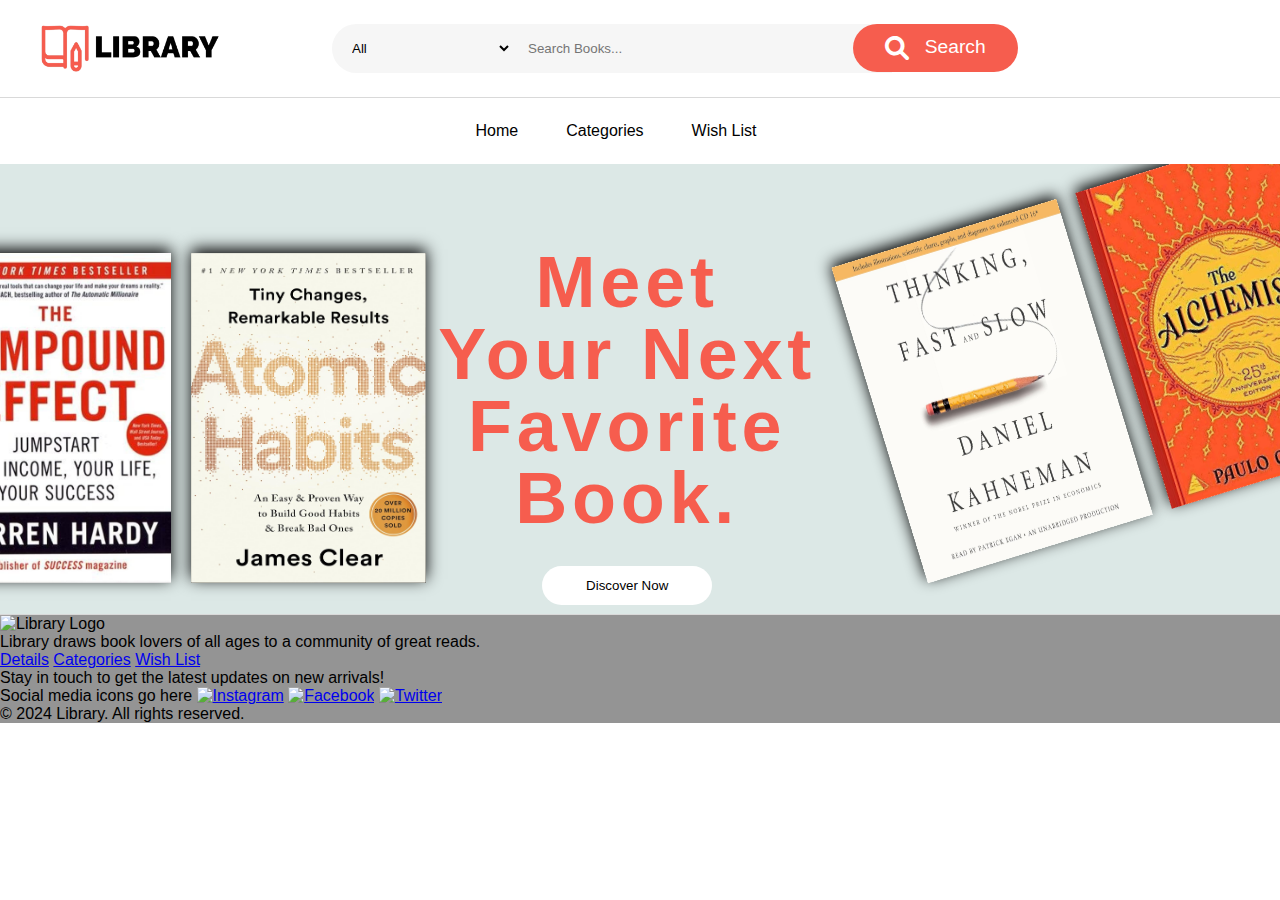
==== index.html @ f4448966 "V1" ====
<!DOCTYPE html>
<html lang="en">
<head>
    <meta charset="UTF-8">
    <meta name="viewport" content="width=device-width, initial-scale=1.0">
    <title>Library</title>
    <link rel="stylesheet" href="https://cdnjs.cloudflare.com/ajax/libs/font-awesome/6.0.0/css/all.min.css">
    <link rel="stylesheet" href="style.css">
</head>
<body>
    <!-- Header Section -->
    <header>
        <div class="navBar">
            <img src="images/logo.png" alt="Library Logo">
            <div class="search">
                <select>
                    <option value="all">All</option>
                    <option value="all">All</option>
                    <option value="all">All</option>
                    <option value="all">All</option>
                </select>
                <input type="text" placeholder="Search Books...">
                <button><i class="fa-solid fa-magnifying-glass"></i>Search</button>
            </div>
        </div>
        <nav>
            <ul>
                <li><a href="#">Home</a></li>
                <li><a href="#">Categories</a></li>
                <li><a href="#">Wish List</a></li>
            </ul>
        </nav>
    </header>
        


    <!-- Banner Section -->
    <section class="banner">
        <div class="booksLeft">
            <img src="images/The Compound Effect.jpg" alt="The Compound Effect">
            <img src="images/AtomicHabits.jpg" alt="Atomic Habits">
        </div>
        <div class="textBanner">
            <h2>Meet Your Next Favorite Book.</h2>
            <button>Discover Now</button>
        </div>
        <div class="booksRight">
            <img src="images/Thinking, Fast and Slow.jpg" alt="Thinking Fast and Slow">
            <img src="images/The Alchemist.jpg" alt="The Alchemist">
        </div>
    </section>

    <!-- Books Section -->
    <section class="books">
        <!-- Repeat for each book  -->
    </section>

    <!-- Footer Section -->
    <footer>
        <div class="footer-logo">
            <img src="logo.png" alt="Library Logo">
            <p>Library draws book lovers of all ages to a community of great reads.</p>
        </div>
        <div class="footer-menu">
            <a href="#">Details</a>
            <a href="#">Categories</a>
            <a href="#">Wish List</a>
        </div>
        <div class="footer-social">
            <p>Stay in touch to get the latest updates on new arrivals!</p>
            <div class="social-icons">
                Social media icons go here 
                <a href="#"><img src="instagram.png" alt="Instagram"></a>
                <a href="#"><img src="facebook.png" alt="Facebook"></a>
                <a href="#"><img src="twitter.png" alt="Twitter"></a>
            </div>
        </div>
        <p>&copy; 2024 Library. All rights reserved.</p>
    </footer>
</body>
</html>
---- style.css ----
:root {
    --primary: #F65D4E;    
    --secondary: #8b5cf6;  
    --background: #F6F6F6;
    --surface: #DCE8E6;
    --text-primary: #000000;
    --text-secondary: #949494;
    --border: #D9D9D9;
    /* --success: #10b981;
    --error: #ef4444;
    --alert: #a64343;
    
    --hover: #4f46e5;
    --gradient-start: #6366f1;
    --gradient-end: #8b5cf6; */
}
@import url('https://fonts.googleapis.com/css2?family=Raleway:ital,wght@0,100..900;1,100..900&family=Red+Hat+Text:ital,wght@0,300..700;1,300..700&display=swap');

*{
    margin: 0;
    padding: 0;
    box-sizing: border-box;
}
body{
    font-family: "Raleway", sans-serif;
    background-color: white;
}
/* Header styel */
header{
    display: flex;
    flex-direction: column;
    
}
.navBar{
    display: flex;
    padding: 1.5rem 2.5rem;
    border-bottom: 1px solid var(--border);
}
 img{
    width: 15%;
}
.search{
    display: flex;
    margin-left: 7rem;
    position: relative;
}
.search input, .search select{
    background-color: var(--background);
    padding: 1rem;
    border: none;
}
.search input{
    width: 380px;
}
.search select{
    width: 180px;
    border-radius: 25px 0 0 25px;
}

/* .search input::before{
    content:'|';
    position: absolute;
    background-color: red;
    width: 2px;
    height: 50px;
    left: 50px;
} */
.search button{
    display: flex;
    background-color: var(--primary);
    color: white;
    font-size: 1.2rem;
    border: none;
    border-radius:25px;
    padding: 0.75rem 2rem;
    position: absolute;
    left: 93%;
}
.search i{
    font-size: 1.5rem;
    margin-right: 1rem;
}
nav ul{
    display: flex;
    justify-content: center;
    padding: 1.5rem 2.5rem;
}

nav ul li{
    list-style: none;
    margin-right: 3rem;
}
nav ul li a{
    text-decoration:none ;
    color: var(--text-primary);
}
nav ul li a:hover{
    color: var(--primary);
}

/* Header styel */
.banner{
    width: 100%;
    height: 450px;
    background-color: var(--surface);
    position: relative;
    overflow: hidden;
}
.textBanner{
    width: 30%;
    position: absolute;
    bottom:2%;
    left: 34%;
    animation: textBanner 1s ease forwards;
}
.banner h2{
    color: var(--primary);
    text-align: center;
    font-size: 4.5rem;
    line-height: 4.5rem;
    letter-spacing: 0.3rem;
    margin-bottom: 2rem;
}
.banner button{
    display: block;
    background-color: white;
    border: none;
    padding: 0.75rem 2.75rem;
    margin: 0 auto;
    border-radius: 25px;
}
.banner img{
    width: 235px;
    height: 330px;
    margin-left: 1rem;
    box-shadow: 0 -4px 15px black;
}
.booksRight{
    float: right;
    position: absolute;
    transform: rotate(-17deg);
    right: -80px;
    top:6%;
    animation: booksRight 1s ease forwards;
} 
.booksLeft{
    float: left;
    position: absolute;
    left: -80px;
    bottom:6%;
    animation: booksLeft 1s ease forwards;
} 

@keyframes booksLeft {
    from {
        transform: translateX(-100%);
        opacity: 0;
    }
    to {
        transform: rotate(-17deg);
        opacity: 1;
    }
}
@keyframes textBanner {
    from {
        transform: translateY(100%);
        opacity: 0;
    }
    to {
        transform: translateY(-10%);
        opacity: 1;
    }
}
@keyframes booksRight {
    from {
        transform: translateX(100%);
        opacity: 0;
    }
    to {
        transform: rotate(-17deg);
        opacity: 1;
    }
}

/* Footer styel */
footer {
    background-color: #949494;
    display: flex;
    flex-direction: column;
    border-top: 1px solid var(--border);
}
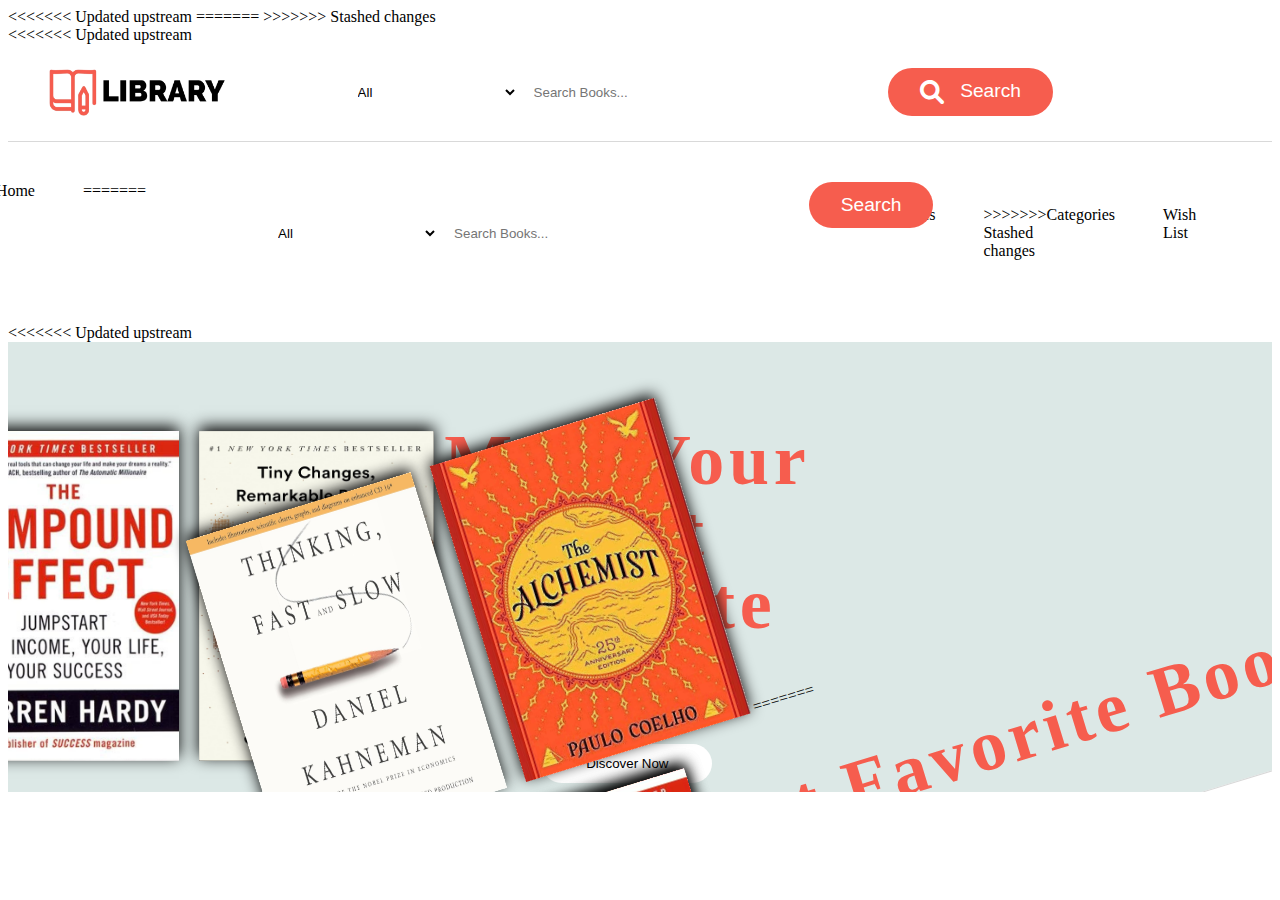
==== commit 478fed85: "." ====
--- a/index.html
+++ b/index.html
@@ -4,12 +4,16 @@
     <meta charset="UTF-8">
     <meta name="viewport" content="width=device-width, initial-scale=1.0">
     <title>Library</title>
+<<<<<<< Updated upstream
     <link rel="stylesheet" href="https://cdnjs.cloudflare.com/ajax/libs/font-awesome/6.0.0/css/all.min.css">
+=======
+>>>>>>> Stashed changes
     <link rel="stylesheet" href="style.css">
 </head>
 <body>
     <!-- Header Section -->
     <header>
+<<<<<<< Updated upstream
         <div class="navBar">
             <img src="images/logo.png" alt="Library Logo">
             <div class="search">
@@ -26,11 +30,30 @@
         <nav>
             <ul>
                 <li><a href="#">Home</a></li>
+=======
+        <div class="logo">
+            <img src="images/logo.png" alt="Library Logo">
+        </div>
+        <div class="search">
+            <select>
+                <option value="all">All</option>
+                <option value="all">All</option>
+                <option value="all">All</option>
+                <option value="all">All</option>
+            </select>
+            <input type="text" placeholder="Search Books...">
+            <button>Search</button>
+        </div>
+        <nav>
+            <ul>
+                <li><a href="#">Details</a></li>
+>>>>>>> Stashed changes
                 <li><a href="#">Categories</a></li>
                 <li><a href="#">Wish List</a></li>
             </ul>
         </nav>
     </header>
+<<<<<<< Updated upstream
         
 
 
@@ -47,6 +70,22 @@
         <div class="booksRight">
             <img src="images/Thinking, Fast and Slow.jpg" alt="Thinking Fast and Slow">
             <img src="images/The Alchemist.jpg" alt="The Alchemist">
+=======
+
+    <!-- Banner Section -->
+    <section class="">
+        <div class="booksLeft">
+            <img src="images/Thinking, Fast and Slow.jpg" alt="Thinking Fast and Slow">
+            <img src="images/The Alchemist.jpg" alt="The Alchemist">
+        </div>
+        <div class="">
+            <h2>Meet Your Next Favorite Book.</h2>
+            <button>Discover Now</button>
+        </div>
+        <div class="booksLeft">
+            <img src="images/AtomicHabits.jpg" alt="Atomic Habits">
+            <img src="images/The Compound Effect.jpg" alt="The Compound Effect">
+>>>>>>> Stashed changes
         </div>
     </section>
 
@@ -69,7 +108,11 @@
         <div class="footer-social">
             <p>Stay in touch to get the latest updates on new arrivals!</p>
             <div class="social-icons">
+<<<<<<< Updated upstream
                 Social media icons go here 
+=======
+                <!-- Social media icons go here -->
+>>>>>>> Stashed changes
                 <a href="#"><img src="instagram.png" alt="Instagram"></a>
                 <a href="#"><img src="facebook.png" alt="Facebook"></a>
                 <a href="#"><img src="twitter.png" alt="Twitter"></a>
--- a/style.css
+++ b/style.css
@@ -1,6 +1,7 @@
 :root {
     --primary: #F65D4E;    
     --secondary: #8b5cf6;  
+<<<<<<< Updated upstream
     --background: #F6F6F6;
     --surface: #DCE8E6;
     --text-primary: #000000;
@@ -10,18 +11,32 @@
     --error: #ef4444;
     --alert: #a64343;
     
+=======
+    --background: #ffffff;
+    --surface: #DCE8E6;
+    --text-primary: #000000;
+    --text-secondary: #949494;
+    /* --success: #10b981;
+    --error: #ef4444;
+    --alert: #a64343;
+    --border: #e5e7eb;
+>>>>>>> Stashed changes
     --hover: #4f46e5;
     --gradient-start: #6366f1;
     --gradient-end: #8b5cf6; */
 }
+<<<<<<< Updated upstream
 @import url('https://fonts.googleapis.com/css2?family=Raleway:ital,wght@0,100..900;1,100..900&family=Red+Hat+Text:ital,wght@0,300..700;1,300..700&display=swap');
 
+=======
+>>>>>>> Stashed changes
 *{
     margin: 0;
     padding: 0;
     box-sizing: border-box;
 }
 body{
+<<<<<<< Updated upstream
     font-family: "Raleway", sans-serif;
     background-color: white;
 }
@@ -188,4 +203,13 @@
     display: flex;
     flex-direction: column;
     border-top: 1px solid var(--border);
+=======
+    font-family: Arial, sans-serif;
+    background-color: white;
+}
+
+header{
+    display: flex;
+    
+>>>>>>> Stashed changes
 }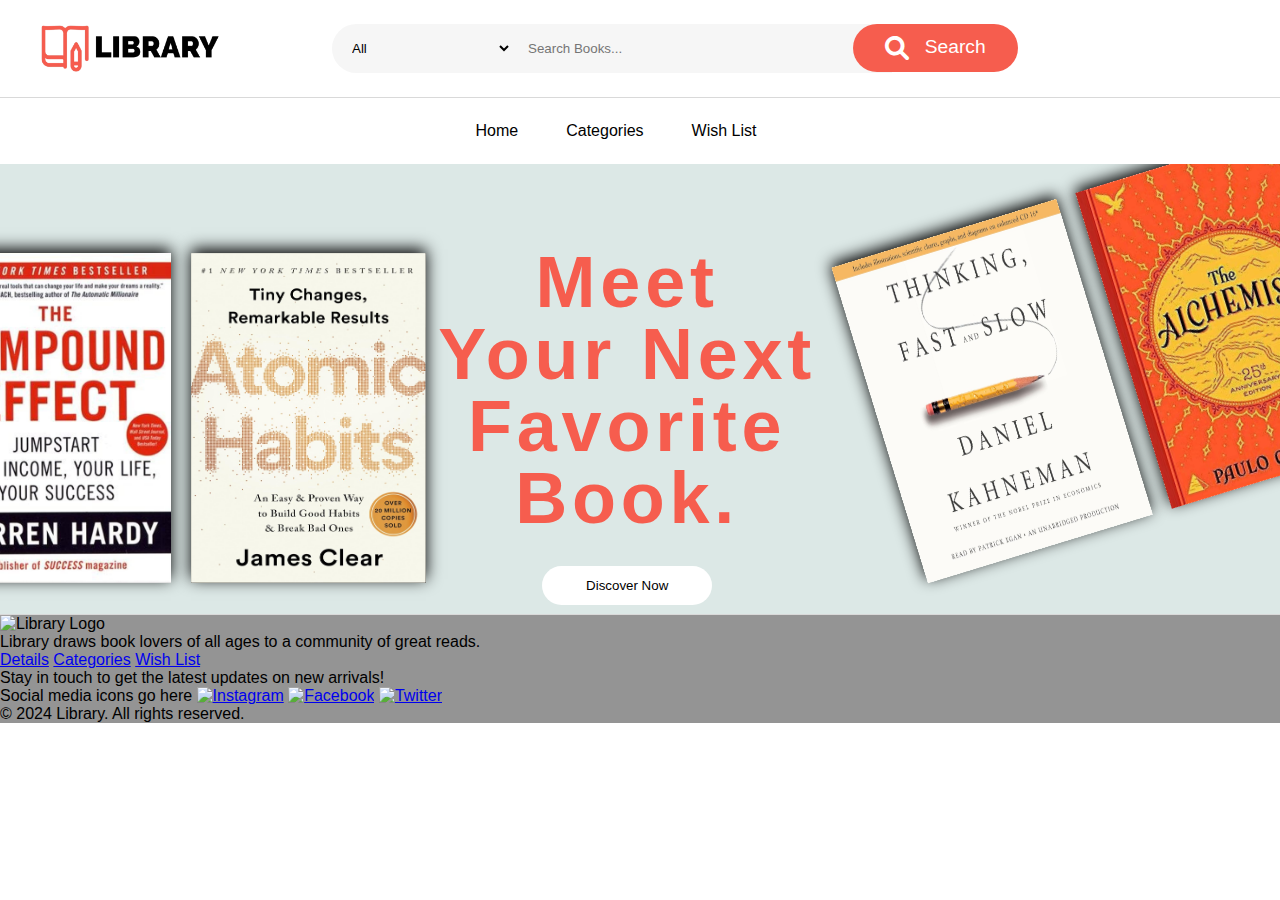
==== commit 412afd13: "Update the home page" ====
--- a/index.html
+++ b/index.html
@@ -4,16 +4,12 @@
     <meta charset="UTF-8">
     <meta name="viewport" content="width=device-width, initial-scale=1.0">
     <title>Library</title>
-<<<<<<< Updated upstream
     <link rel="stylesheet" href="https://cdnjs.cloudflare.com/ajax/libs/font-awesome/6.0.0/css/all.min.css">
-=======
->>>>>>> Stashed changes
     <link rel="stylesheet" href="style.css">
 </head>
 <body>
     <!-- Header Section -->
     <header>
-<<<<<<< Updated upstream
         <div class="navBar">
             <img src="images/logo.png" alt="Library Logo">
             <div class="search">
@@ -30,30 +26,11 @@
         <nav>
             <ul>
                 <li><a href="#">Home</a></li>
-=======
-        <div class="logo">
-            <img src="images/logo.png" alt="Library Logo">
-        </div>
-        <div class="search">
-            <select>
-                <option value="all">All</option>
-                <option value="all">All</option>
-                <option value="all">All</option>
-                <option value="all">All</option>
-            </select>
-            <input type="text" placeholder="Search Books...">
-            <button>Search</button>
-        </div>
-        <nav>
-            <ul>
-                <li><a href="#">Details</a></li>
->>>>>>> Stashed changes
                 <li><a href="#">Categories</a></li>
                 <li><a href="#">Wish List</a></li>
             </ul>
         </nav>
     </header>
-<<<<<<< Updated upstream
         
 
 
@@ -70,22 +47,6 @@
         <div class="booksRight">
             <img src="images/Thinking, Fast and Slow.jpg" alt="Thinking Fast and Slow">
             <img src="images/The Alchemist.jpg" alt="The Alchemist">
-=======
-
-    <!-- Banner Section -->
-    <section class="">
-        <div class="booksLeft">
-            <img src="images/Thinking, Fast and Slow.jpg" alt="Thinking Fast and Slow">
-            <img src="images/The Alchemist.jpg" alt="The Alchemist">
-        </div>
-        <div class="">
-            <h2>Meet Your Next Favorite Book.</h2>
-            <button>Discover Now</button>
-        </div>
-        <div class="booksLeft">
-            <img src="images/AtomicHabits.jpg" alt="Atomic Habits">
-            <img src="images/The Compound Effect.jpg" alt="The Compound Effect">
->>>>>>> Stashed changes
         </div>
     </section>
 
@@ -108,11 +69,7 @@
         <div class="footer-social">
             <p>Stay in touch to get the latest updates on new arrivals!</p>
             <div class="social-icons">
-<<<<<<< Updated upstream
                 Social media icons go here 
-=======
-                <!-- Social media icons go here -->
->>>>>>> Stashed changes
                 <a href="#"><img src="instagram.png" alt="Instagram"></a>
                 <a href="#"><img src="facebook.png" alt="Facebook"></a>
                 <a href="#"><img src="twitter.png" alt="Twitter"></a>
--- a/style.css
+++ b/style.css
@@ -1,7 +1,6 @@
 :root {
     --primary: #F65D4E;    
     --secondary: #8b5cf6;  
-<<<<<<< Updated upstream
     --background: #F6F6F6;
     --surface: #DCE8E6;
     --text-primary: #000000;
@@ -11,32 +10,18 @@
     --error: #ef4444;
     --alert: #a64343;
     
-=======
-    --background: #ffffff;
-    --surface: #DCE8E6;
-    --text-primary: #000000;
-    --text-secondary: #949494;
-    /* --success: #10b981;
-    --error: #ef4444;
-    --alert: #a64343;
-    --border: #e5e7eb;
->>>>>>> Stashed changes
     --hover: #4f46e5;
     --gradient-start: #6366f1;
     --gradient-end: #8b5cf6; */
 }
-<<<<<<< Updated upstream
 @import url('https://fonts.googleapis.com/css2?family=Raleway:ital,wght@0,100..900;1,100..900&family=Red+Hat+Text:ital,wght@0,300..700;1,300..700&display=swap');
 
-=======
->>>>>>> Stashed changes
 *{
     margin: 0;
     padding: 0;
     box-sizing: border-box;
 }
 body{
-<<<<<<< Updated upstream
     font-family: "Raleway", sans-serif;
     background-color: white;
 }
@@ -203,13 +188,4 @@
     display: flex;
     flex-direction: column;
     border-top: 1px solid var(--border);
-=======
-    font-family: Arial, sans-serif;
-    background-color: white;
-}
-
-header{
-    display: flex;
-    
->>>>>>> Stashed changes
 }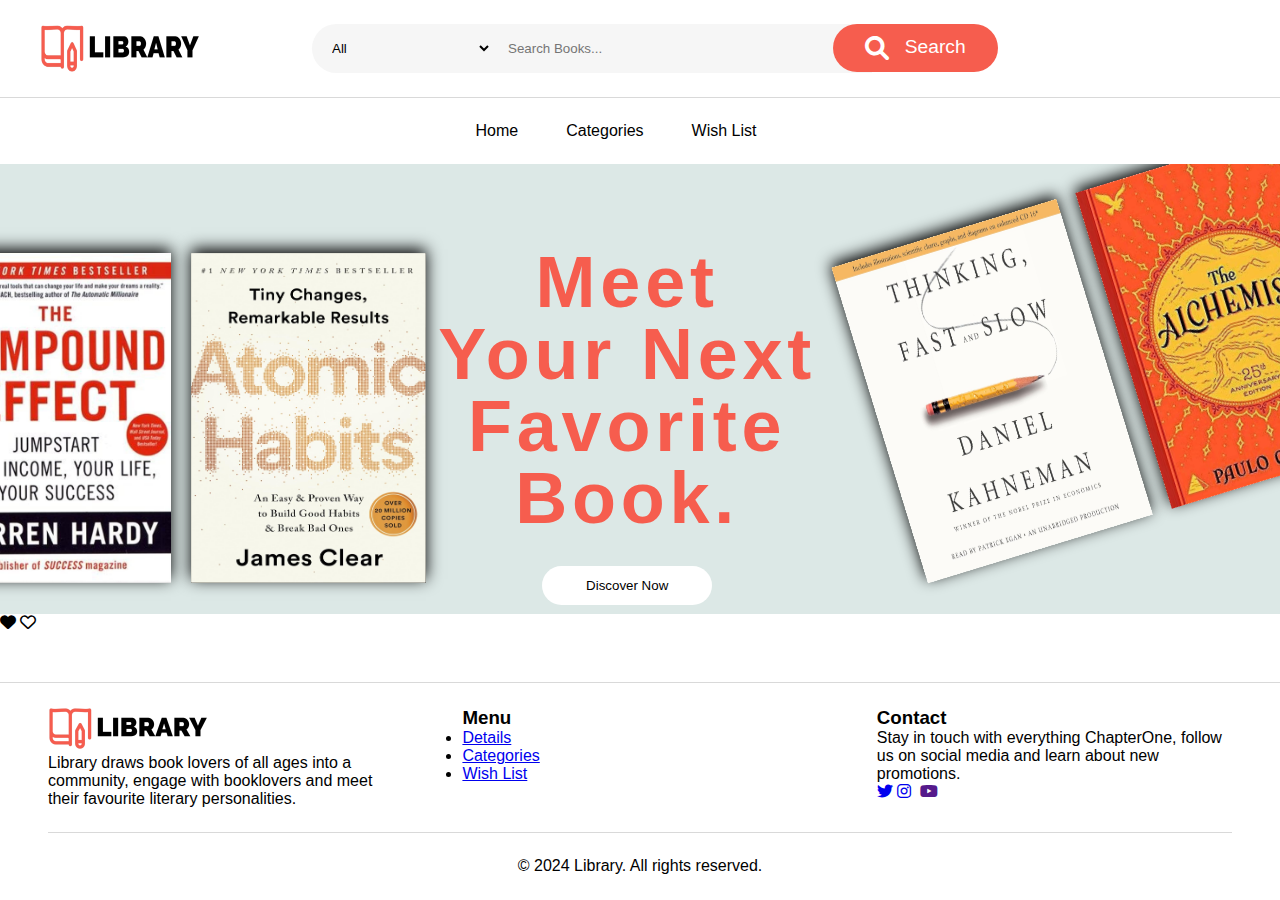
==== commit d5f5ab7a: "footer style" ====
--- a/index.html
+++ b/index.html
@@ -11,7 +11,7 @@
     <!-- Header Section -->
     <header>
         <div class="navBar">
-            <img src="images/logo.png" alt="Library Logo">
+            <img src="images/logo.png" alt="Library Logo" class="logo">
             <div class="search">
                 <select>
                     <option value="all">All</option>
@@ -53,29 +53,39 @@
     <!-- Books Section -->
     <section class="books">
         <!-- Repeat for each book  -->
+        <i class="fa-solid fa-heart"></i>
+        <i class="fa-regular fa-heart"></i>
     </section>
 
     <!-- Footer Section -->
     <footer>
-        <div class="footer-logo">
-            <img src="logo.png" alt="Library Logo">
-            <p>Library draws book lovers of all ages to a community of great reads.</p>
-        </div>
-        <div class="footer-menu">
-            <a href="#">Details</a>
-            <a href="#">Categories</a>
-            <a href="#">Wish List</a>
-        </div>
-        <div class="footer-social">
-            <p>Stay in touch to get the latest updates on new arrivals!</p>
-            <div class="social-icons">
-                Social media icons go here 
-                <a href="#"><img src="instagram.png" alt="Instagram"></a>
-                <a href="#"><img src="facebook.png" alt="Facebook"></a>
-                <a href="#"><img src="twitter.png" alt="Twitter"></a>
+        <div class="footerBarOne">
+            <div class="footerLogo">
+                <img src="images/logo.png" alt="Library Logo" class="logo">
+                <p>Library draws book lovers of all ages into a community, engage with booklovers and meet their favourite literary personalities.</p>
+            </div>
+            <div class="footerMenu">
+                <h3>Menu</h3>
+                <ul>
+                    <li><a href="#">Details</a></li>
+                    <li><a href="#">Categories</a></li>
+                    <li><a href="#">Wish List</a></li>
+                </ul> 
+            </div>
+            <div class="footerContact">
+                <h3>Contact</h3>
+                <p>Stay in touch with everything ChapterOne, follow us on social media and learn about new promotions.</p>
+                <div class="social-icons">
+                    <a href="#"><i class="fa-brands fa-twitter"></i></a>
+                    <a href="#"><i class="fa-brands fa-instagram"></i></a>
+                    <a href="#"><i class="fa-brands fa-square-facebook"></i></a>
+                    <a href=""><i class="fa-brands fa-youtube"></i></a>
+                </div>
             </div>
         </div>
-        <p>&copy; 2024 Library. All rights reserved.</p>
+        <div class="footerBarTwo">
+            <p>&copy; 2024 Library. All rights reserved.</p>
+        </div>
     </footer>
 </body>
 </html>
--- a/style.css
+++ b/style.css
@@ -36,8 +36,8 @@
     padding: 1.5rem 2.5rem;
     border-bottom: 1px solid var(--border);
 }
- img{
-    width: 15%;
+.logo{
+    width: 10rem;
 }
 .search{
     display: flex;
@@ -56,7 +56,9 @@
     width: 180px;
     border-radius: 25px 0 0 25px;
 }
-
+.search input:focus, .search select:focus{
+    outline: none;
+}
 /* .search input::before{
     content:'|';
     position: absolute;
@@ -184,8 +186,23 @@
 
 /* Footer styel */
 footer {
-    background-color: #949494;
+    margin-top: 50px;
     display: flex;
     flex-direction: column;
     border-top: 1px solid var(--border);
+    
+}
+.footerBarOne{
+    display: flex;
+    justify-content: space-between;
+    padding: 1.5rem 3rem;
+}
+.footerLogo, .footerMenu, .footerContact{
+    width: 30%;
+}
+.footerBarTwo{
+    margin: 0 3rem;
+    padding: 1.5rem;
+    text-align: center;
+    border-top: 1px solid var(--border);
 }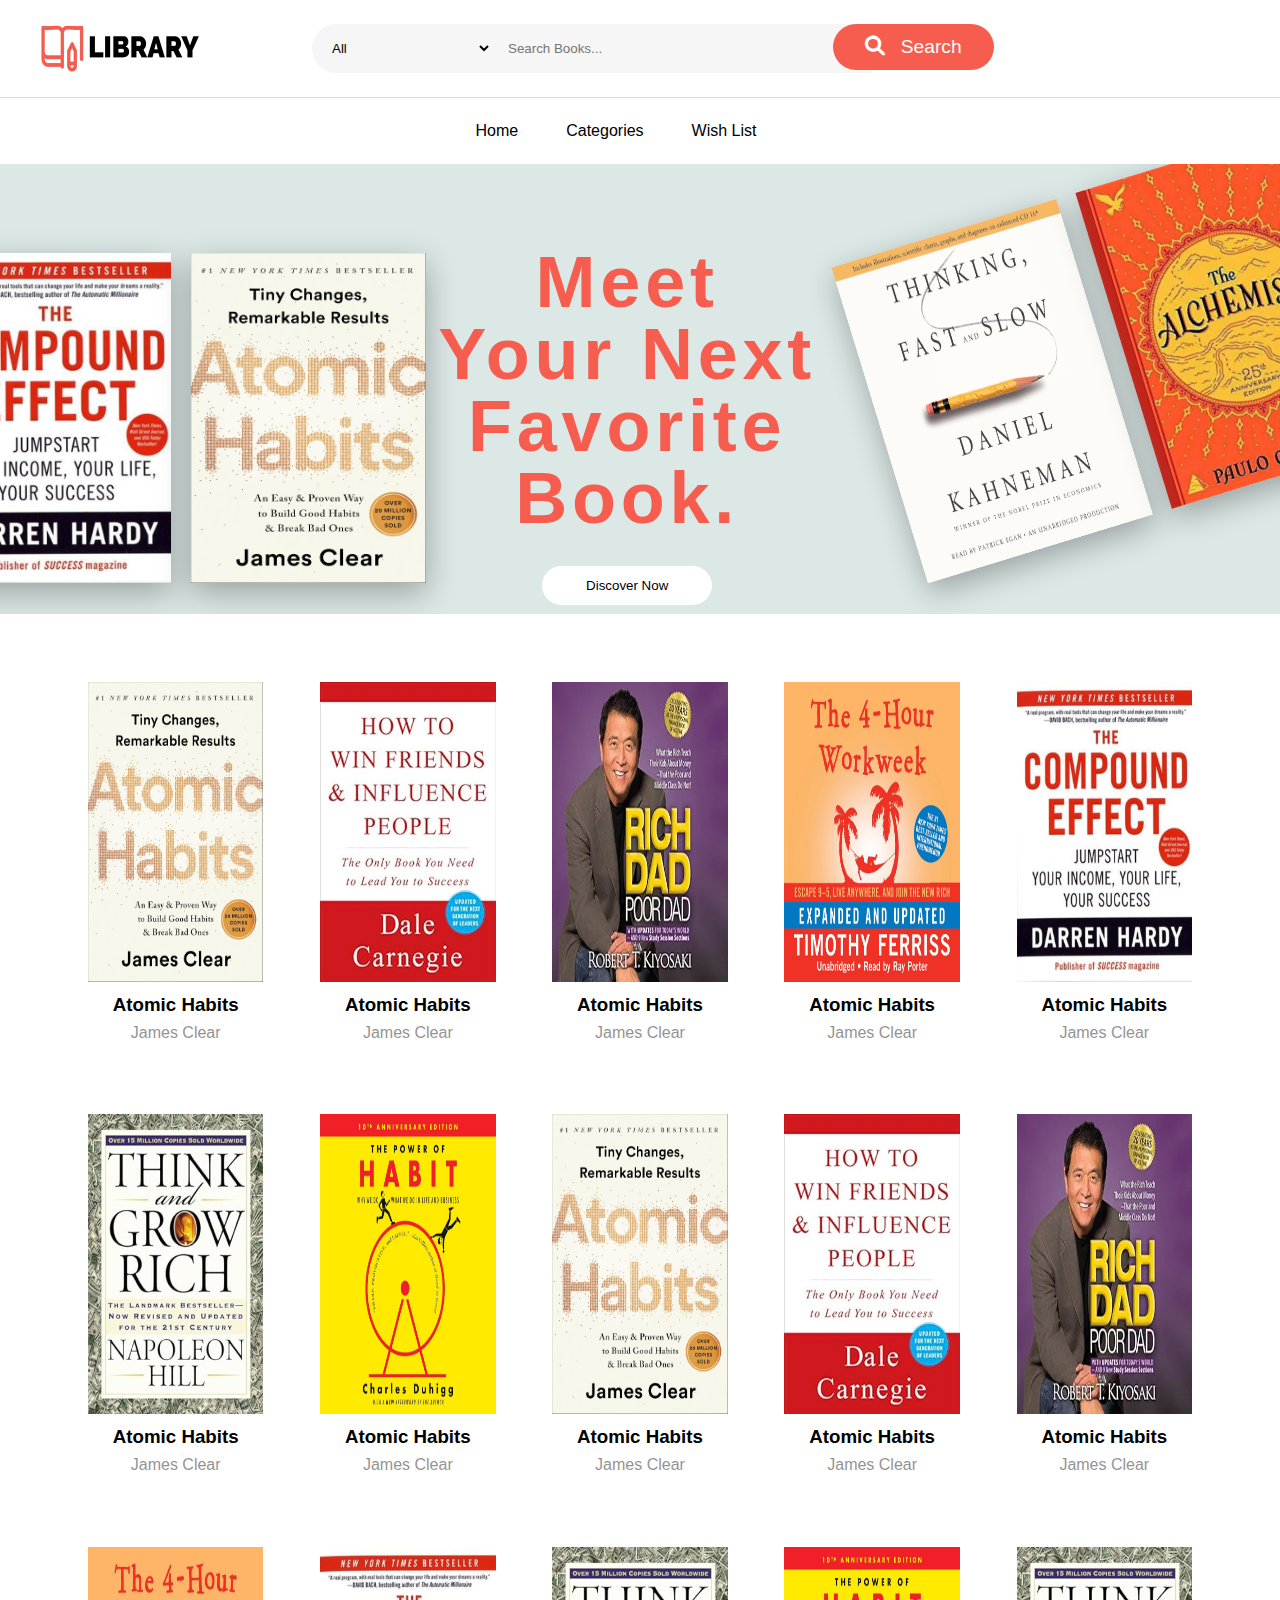
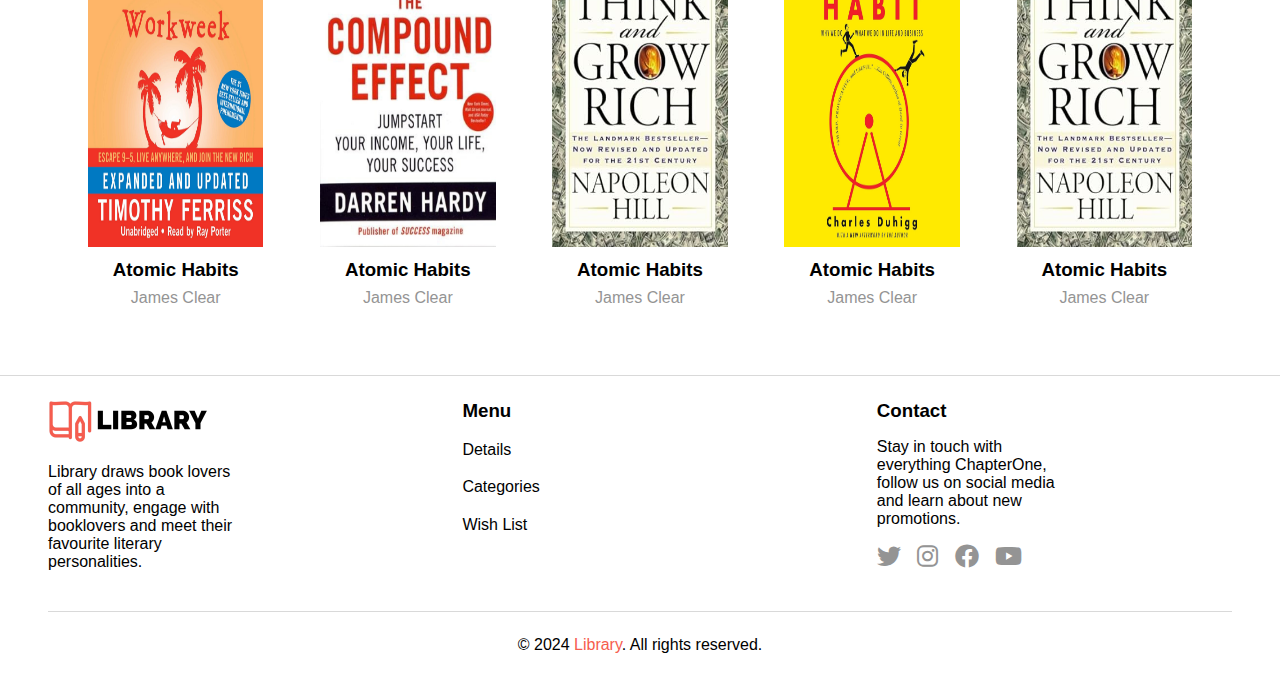
==== commit 3e78bc30: "V2" ====
--- a/index.html
+++ b/index.html
@@ -53,8 +53,88 @@
     <!-- Books Section -->
     <section class="books">
         <!-- Repeat for each book  -->
-        <i class="fa-solid fa-heart"></i>
-        <i class="fa-regular fa-heart"></i>
+         <article>
+            <img src="images/AtomicHabits.jpg" alt="">
+            <!-- <div class="cercle"><i class="fa-solid fa-heart"></i></div> -->
+            <button class="addToWishList"> <i class="fa-regular fa-heart"></i></button>
+            <h3>Atomic Habits</h3>
+            <span>James Clear</span>
+         </article>
+         <article>
+            <img src="images/How to Win Friends and Influence People.jpg" alt="">
+            <button class="addToWishList"> <i class="fa-regular fa-heart"></i></button>
+            <h3>Atomic Habits</h3>
+            <span>James Clear</span>
+         </article>
+         <article>
+            <img src="images/Rich Dad Poor Dad.webp" alt="">
+            <button class="addToWishList"> <i class="fa-regular fa-heart"></i></button>
+            <h3>Atomic Habits</h3>
+            <span>James Clear</span>
+         </article>
+         <article>
+            <img src="images/The 4-Hour Workweek.jpg" alt="">
+            <button class="addToWishList"> <i class="fa-regular fa-heart"></i></button>
+            <h3>Atomic Habits</h3>
+            <span>James Clear</span>
+         </article>
+         <article>
+            <img src="images/The Compound Effect.jpg" alt="">
+            <button class="addToWishList"> <i class="fa-regular fa-heart"></i></button>
+            <h3>Atomic Habits</h3>
+            <span>James Clear</span>
+         </article>
+         <article>
+            <img src="images/Think and Grow Rich.jpg" alt="">
+            <h3>Atomic Habits</h3>
+            <span>James Clear</span>
+         </article>
+         <article>
+            <img src="images/The Power of Habit.jpg" alt="">
+            <h3>Atomic Habits</h3>
+            <span>James Clear</span>
+         </article>
+         <article>
+            <img src="images/AtomicHabits.jpg" alt="">
+            <h3>Atomic Habits</h3>
+            <span>James Clear</span>
+         </article>
+         <article>
+            <img src="images/How to Win Friends and Influence People.jpg" alt="">
+            <h3>Atomic Habits</h3>
+            <span>James Clear</span>
+         </article>
+         <article>
+            <img src="images/Rich Dad Poor Dad.webp" alt="">
+            <h3>Atomic Habits</h3>
+            <span>James Clear</span>
+         </article>
+         <article>
+            <img src="images/The 4-Hour Workweek.jpg" alt="">
+            <h3>Atomic Habits</h3>
+            <span>James Clear</span>
+         </article>
+         <article>
+            <img src="images/The Compound Effect.jpg" alt="">
+            <h3>Atomic Habits</h3>
+            <span>James Clear</span>
+         </article>
+         <article>
+            <img src="images/Think and Grow Rich.jpg" alt="">
+            <h3>Atomic Habits</h3>
+            <span>James Clear</span>
+         </article>
+         <article>
+            <img src="images/The Power of Habit.jpg" alt="">
+            <h3>Atomic Habits</h3>
+            <span>James Clear</span>
+         </article>
+         <article>
+            <img src="images/Think and Grow Rich.jpg" alt="">
+            <h3>Atomic Habits</h3>
+            <span>James Clear</span>
+         </article>
+       
     </section>
 
     <!-- Footer Section -->
@@ -78,13 +158,13 @@
                 <div class="social-icons">
                     <a href="#"><i class="fa-brands fa-twitter"></i></a>
                     <a href="#"><i class="fa-brands fa-instagram"></i></a>
-                    <a href="#"><i class="fa-brands fa-square-facebook"></i></a>
+                    <a href="#"><i class="fa-brands fa-facebook"></i></a>
                     <a href=""><i class="fa-brands fa-youtube"></i></a>
                 </div>
             </div>
         </div>
         <div class="footerBarTwo">
-            <p>&copy; 2024 Library. All rights reserved.</p>
+            <p>&copy; 2024 <span style="color:#F65D4E;">Library</span>. All rights reserved.</p>
         </div>
     </footer>
 </body>
--- a/style.css
+++ b/style.css
@@ -79,7 +79,7 @@
     left: 93%;
 }
 .search i{
-    font-size: 1.5rem;
+    font-size: 1.25rem;
     margin-right: 1rem;
 }
 nav ul{
@@ -135,7 +135,8 @@
     width: 235px;
     height: 330px;
     margin-left: 1rem;
-    box-shadow: 0 -4px 15px black;
+    box-shadow: 0 10px 30px rgba(0, 0, 0, 0.3);
+
 }
 .booksRight{
     float: right;
@@ -186,7 +187,6 @@
 
 /* Footer styel */
 footer {
-    margin-top: 50px;
     display: flex;
     flex-direction: column;
     border-top: 1px solid var(--border);
@@ -205,4 +205,86 @@
     padding: 1.5rem;
     text-align: center;
     border-top: 1px solid var(--border);
+}
+.footerLogo p, .footerContact p{
+    max-width: 55%;
+    padding: 1rem 0;
+}
+.footerMenu ul li{
+    list-style: none;
+    margin: 1.2rem 0;
+}
+.footerMenu ul li a{
+    text-decoration: none;
+    color: var(--text-primary);
+}
+.footerMenu ul li a:hover{
+    color: var(--primary);
+}
+.footerContact i{
+    font-size: 1.5rem;
+    margin-right: 0.75rem;
+    color: var(--text-secondary);
+}
+/* **************************************** */
+
+.books{
+    width: 90%;
+    margin: 2rem auto;
+    display: flex;
+    justify-content: space-between;
+    flex-wrap: wrap;
+}
+article{
+    width: 18%;
+    margin: 1.75% 0.5rem;
+    padding: 1rem;
+    text-align: center;
+    position: relative;
+    overflow: hidden;
+}
+article img{
+    width: 100%;
+    height: 300px;
+}
+article h3{
+    margin: 0.5rem 0;
+}
+article span{
+    color: var(--text-secondary);
+}
+.addToWishList{
+    width: 3rem;
+    height: 3rem;
+    border: none;
+    border-radius: 50%;
+    background-color: white;
+    position: absolute;
+    right: -50%;
+    top: 7%;
+    display: flex;
+    justify-content: center;
+    align-items: center;
+}
+.addToWishList i{
+    color: var(--primary);
+    font-size: 1.75rem;
+    
+}
+article:hover .addToWishList{
+    animation: addToWishList 1s ease forwards;
+}
+article:hover {
+    scale: 1.05;
+    border-radius: 25px;
+    box-shadow: 0 15px 25px rgba(0, 0, 0, 0.07);
+}
+@keyframes addToWishList {
+    from {
+        opacity: 0;
+    }
+    to {
+        right: 12%;
+        opacity: 1;
+    }
 }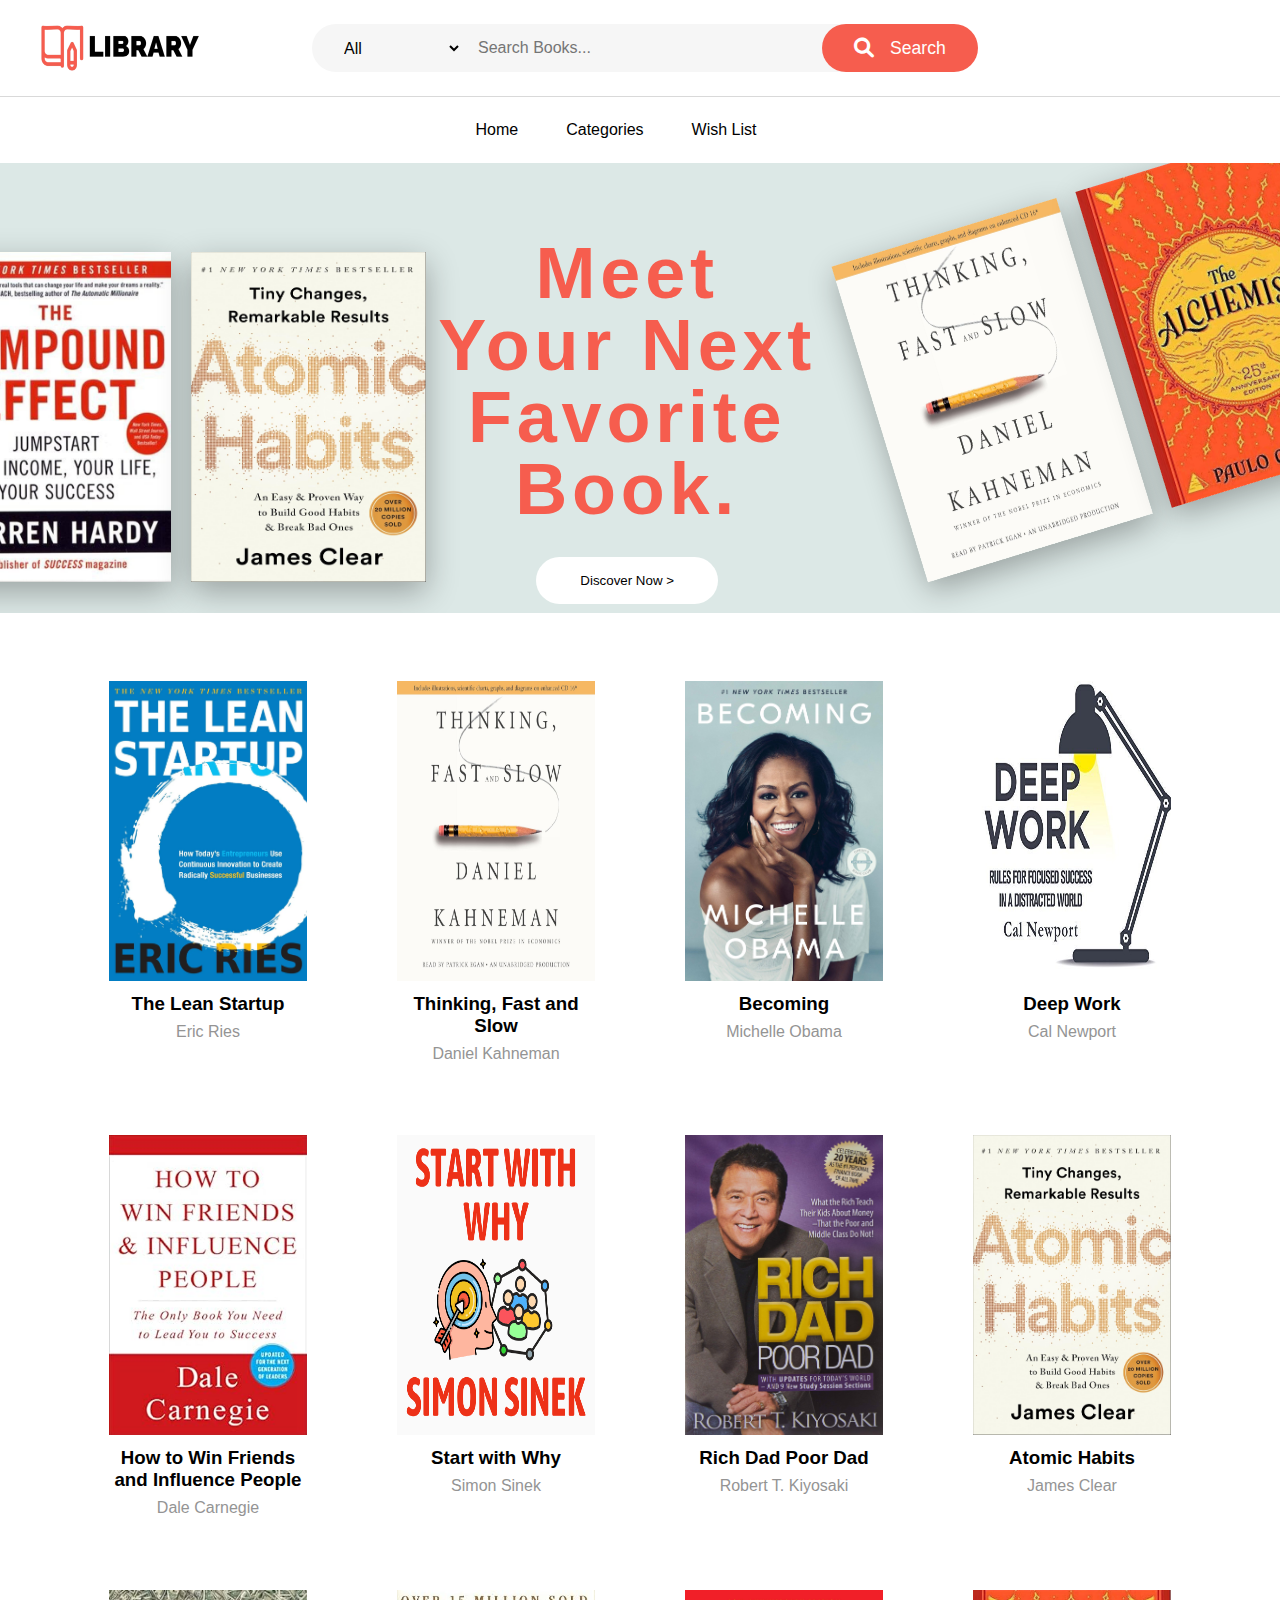
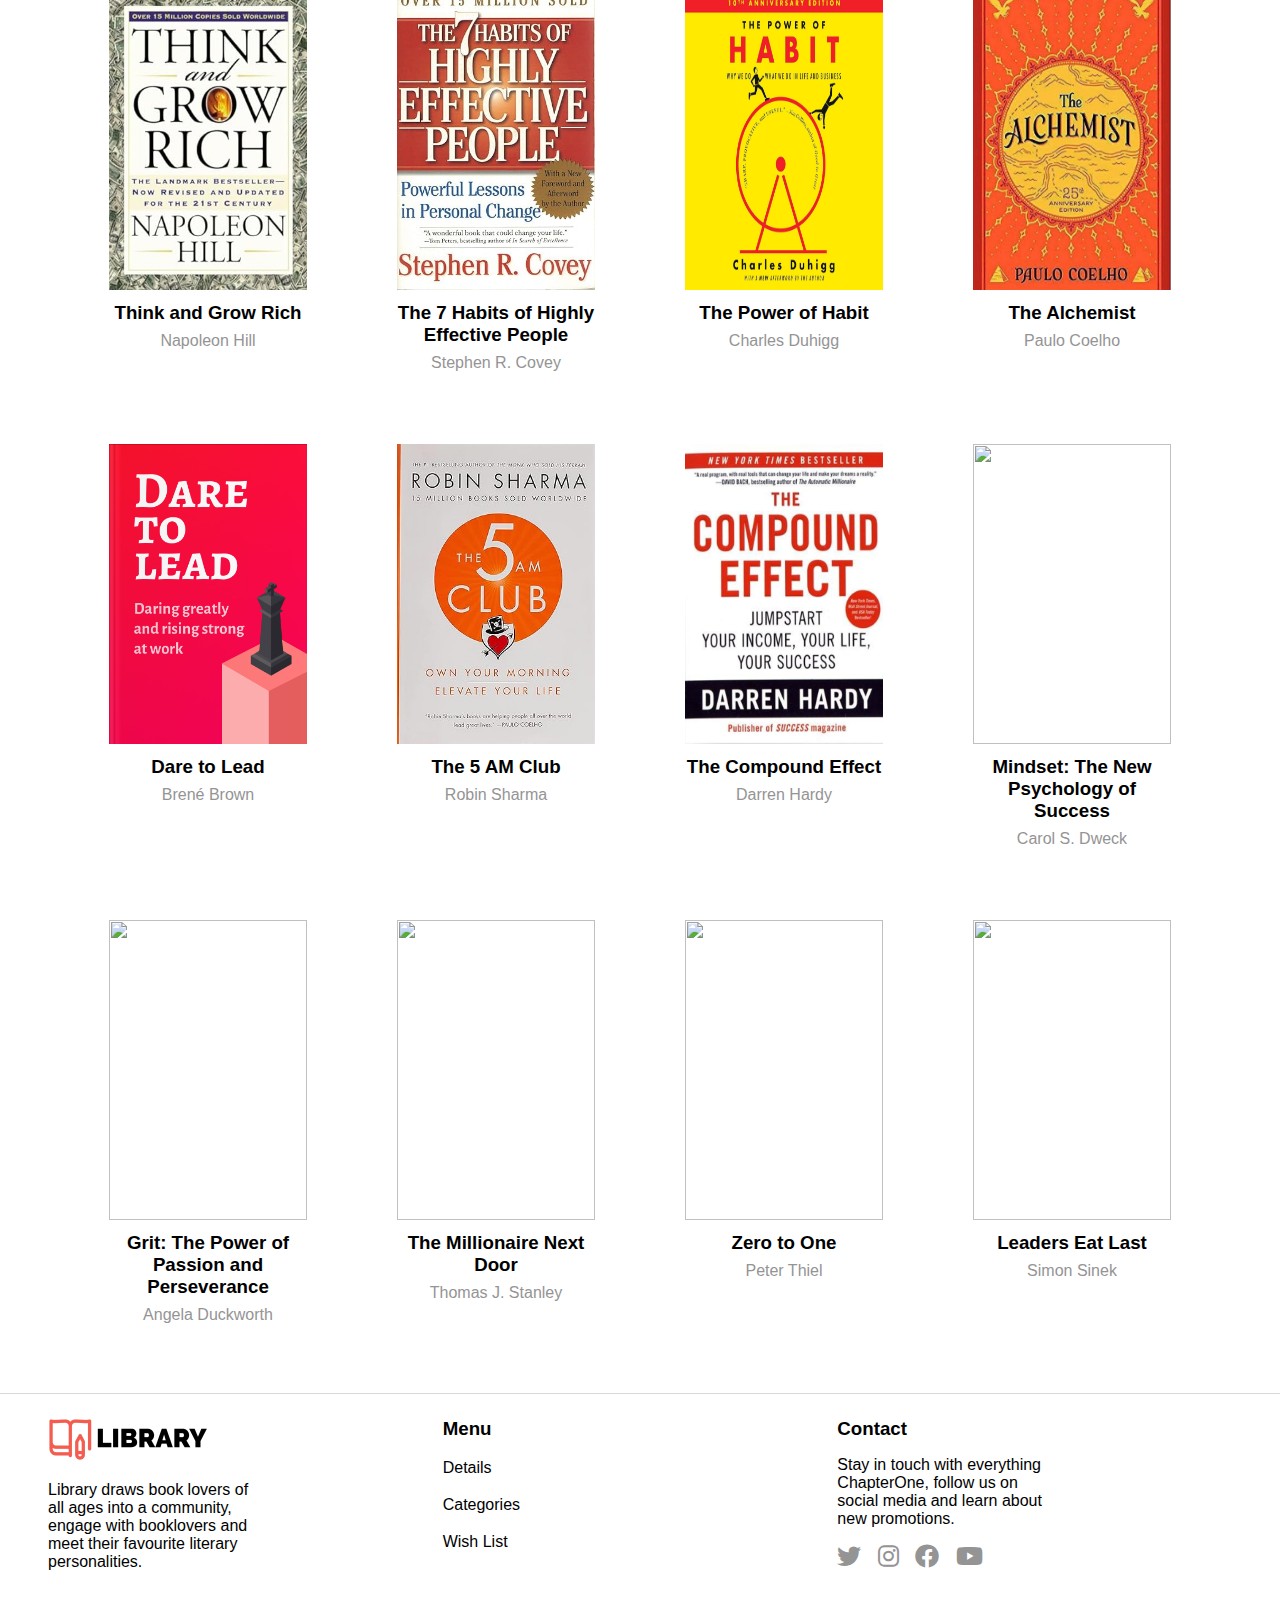
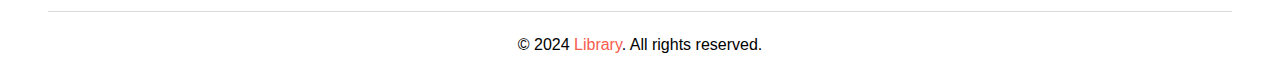
==== commit 5dbdaae2: "V1" ====
--- a/index.html
+++ b/index.html
@@ -7,27 +7,28 @@
     <link rel="stylesheet" href="https://cdnjs.cloudflare.com/ajax/libs/font-awesome/6.0.0/css/all.min.css">
     <link rel="stylesheet" href="style.css">
 </head>
+
 <body>
     <!-- Header Section -->
     <header>
         <div class="navBar">
             <img src="images/logo.png" alt="Library Logo" class="logo">
             <div class="search">
-                <select>
+                <select id="searchBy">
                     <option value="all">All</option>
-                    <option value="all">All</option>
-                    <option value="all">All</option>
-                    <option value="all">All</option>
+                    <option value="title">Title</option>
+                    <option value="author">Author</option>
+                    <option value="categorie">Categorie</option>
                 </select>
-                <input type="text" placeholder="Search Books...">
-                <button><i class="fa-solid fa-magnifying-glass"></i>Search</button>
+                <input type="text" id="searchInput" placeholder="Search Books...">
+                <button onclick="searchBookTest()" id="searchButton" ><i class="fa-solid fa-magnifying-glass"></i>Search</button>
             </div>
         </div>
         <nav>
             <ul>
-                <li><a href="#">Home</a></li>
-                <li><a href="#">Categories</a></li>
-                <li><a href="#">Wish List</a></li>
+                <li><a href="index.html">Home</a></li>
+                <li><a href="categories.html">Categories</a></li>
+                <li><a href="wishlist.html">Wish List</a></li>
             </ul>
         </nav>
     </header>
@@ -42,7 +43,7 @@
         </div>
         <div class="textBanner">
             <h2>Meet Your Next Favorite Book.</h2>
-            <button>Discover Now</button>
+            <button>Discover Now > </button>
         </div>
         <div class="booksRight">
             <img src="images/Thinking, Fast and Slow.jpg" alt="Thinking Fast and Slow">
@@ -52,89 +53,9 @@
 
     <!-- Books Section -->
     <section class="books">
-        <!-- Repeat for each book  -->
-         <article>
-            <img src="images/AtomicHabits.jpg" alt="">
+        <!-- Repeat for each book in JS  -->
+         
             <!-- <div class="cercle"><i class="fa-solid fa-heart"></i></div> -->
-            <button class="addToWishList"> <i class="fa-regular fa-heart"></i></button>
-            <h3>Atomic Habits</h3>
-            <span>James Clear</span>
-         </article>
-         <article>
-            <img src="images/How to Win Friends and Influence People.jpg" alt="">
-            <button class="addToWishList"> <i class="fa-regular fa-heart"></i></button>
-            <h3>Atomic Habits</h3>
-            <span>James Clear</span>
-         </article>
-         <article>
-            <img src="images/Rich Dad Poor Dad.webp" alt="">
-            <button class="addToWishList"> <i class="fa-regular fa-heart"></i></button>
-            <h3>Atomic Habits</h3>
-            <span>James Clear</span>
-         </article>
-         <article>
-            <img src="images/The 4-Hour Workweek.jpg" alt="">
-            <button class="addToWishList"> <i class="fa-regular fa-heart"></i></button>
-            <h3>Atomic Habits</h3>
-            <span>James Clear</span>
-         </article>
-         <article>
-            <img src="images/The Compound Effect.jpg" alt="">
-            <button class="addToWishList"> <i class="fa-regular fa-heart"></i></button>
-            <h3>Atomic Habits</h3>
-            <span>James Clear</span>
-         </article>
-         <article>
-            <img src="images/Think and Grow Rich.jpg" alt="">
-            <h3>Atomic Habits</h3>
-            <span>James Clear</span>
-         </article>
-         <article>
-            <img src="images/The Power of Habit.jpg" alt="">
-            <h3>Atomic Habits</h3>
-            <span>James Clear</span>
-         </article>
-         <article>
-            <img src="images/AtomicHabits.jpg" alt="">
-            <h3>Atomic Habits</h3>
-            <span>James Clear</span>
-         </article>
-         <article>
-            <img src="images/How to Win Friends and Influence People.jpg" alt="">
-            <h3>Atomic Habits</h3>
-            <span>James Clear</span>
-         </article>
-         <article>
-            <img src="images/Rich Dad Poor Dad.webp" alt="">
-            <h3>Atomic Habits</h3>
-            <span>James Clear</span>
-         </article>
-         <article>
-            <img src="images/The 4-Hour Workweek.jpg" alt="">
-            <h3>Atomic Habits</h3>
-            <span>James Clear</span>
-         </article>
-         <article>
-            <img src="images/The Compound Effect.jpg" alt="">
-            <h3>Atomic Habits</h3>
-            <span>James Clear</span>
-         </article>
-         <article>
-            <img src="images/Think and Grow Rich.jpg" alt="">
-            <h3>Atomic Habits</h3>
-            <span>James Clear</span>
-         </article>
-         <article>
-            <img src="images/The Power of Habit.jpg" alt="">
-            <h3>Atomic Habits</h3>
-            <span>James Clear</span>
-         </article>
-         <article>
-            <img src="images/Think and Grow Rich.jpg" alt="">
-            <h3>Atomic Habits</h3>
-            <span>James Clear</span>
-         </article>
-       
     </section>
 
     <!-- Footer Section -->
@@ -167,5 +88,8 @@
             <p>&copy; 2024 <span style="color:#F65D4E;">Library</span>. All rights reserved.</p>
         </div>
     </footer>
+
+    <!-- <script src="https://kit.fontawesome.com/your-kit-id.js" crossorigin="anonymous"></script> -->
+    <script src="script.js"></script>
 </body>
 </html>
--- a/style.css
+++ b/style.css
@@ -43,22 +43,28 @@
     display: flex;
     margin-left: 7rem;
     position: relative;
+    width: 50%;
+    height: 3rem;
 }
 .search input, .search select{
     background-color: var(--background);
-    padding: 1rem;
     border: none;
+    height: 100%;
+    font-size: 1rem;
 }
 .search input{
-    width: 380px;
+    width: 70%;
+    padding: 0 1rem;
 }
 .search select{
-    width: 180px;
+    width: 25%;
+    padding: 0 1.75rem;
     border-radius: 25px 0 0 25px;
 }
 .search input:focus, .search select:focus{
     outline: none;
 }
+
 /* .search input::before{
     content:'|';
     position: absolute;
@@ -68,15 +74,17 @@
     left: 50px;
 } */
 .search button{
-    display: flex;
+    height: 100%;
+    display: flex;
+    align-items: center;
     background-color: var(--primary);
     color: white;
-    font-size: 1.2rem;
     border: none;
     border-radius:25px;
-    padding: 0.75rem 2rem;
-    position: absolute;
-    left: 93%;
+    padding: 0 2rem;
+    position: absolute;
+    left: 85%;
+    font-size: 1.1rem;
 }
 .search i{
     font-size: 1.25rem;
@@ -127,7 +135,7 @@
     display: block;
     background-color: white;
     border: none;
-    padding: 0.75rem 2.75rem;
+    padding: 1rem 2.75rem;
     margin: 0 auto;
     border-radius: 25px;
 }
@@ -198,7 +206,7 @@
     padding: 1.5rem 3rem;
 }
 .footerLogo, .footerMenu, .footerContact{
-    width: 30%;
+    width: 40%;
 }
 .footerBarTwo{
     margin: 0 3rem;
@@ -232,11 +240,11 @@
     width: 90%;
     margin: 2rem auto;
     display: flex;
-    justify-content: space-between;
+    justify-content: space-around;
     flex-wrap: wrap;
 }
 article{
-    width: 18%;
+    width: 20%;
     margin: 1.75% 0.5rem;
     padding: 1rem;
     text-align: center;
@@ -287,4 +295,36 @@
         right: 12%;
         opacity: 1;
     }
-}+}
+
+.noResult{
+    width: 40%;
+    background-color: #FFF3CD;
+    color: #E4A11B;
+    padding: 1rem 2rem;
+    border: 1px solid #E4A11B;
+    border-radius: 20px;
+}
+.noResult i{
+    font-size: 1.4rem;
+    margin-right: 1rem;
+}
+@media (max-width: 768px) {
+    .navBar, .footerBarOne {
+        flex-direction: column;
+        align-items: center;
+    }
+    .search{
+        margin-left: 1rem;
+    }
+    article{
+        width: 40%;
+    }
+    .footerLogo, .footerMenu, .footerContact{
+        width: 90%;
+    }
+}
+
+
+
+
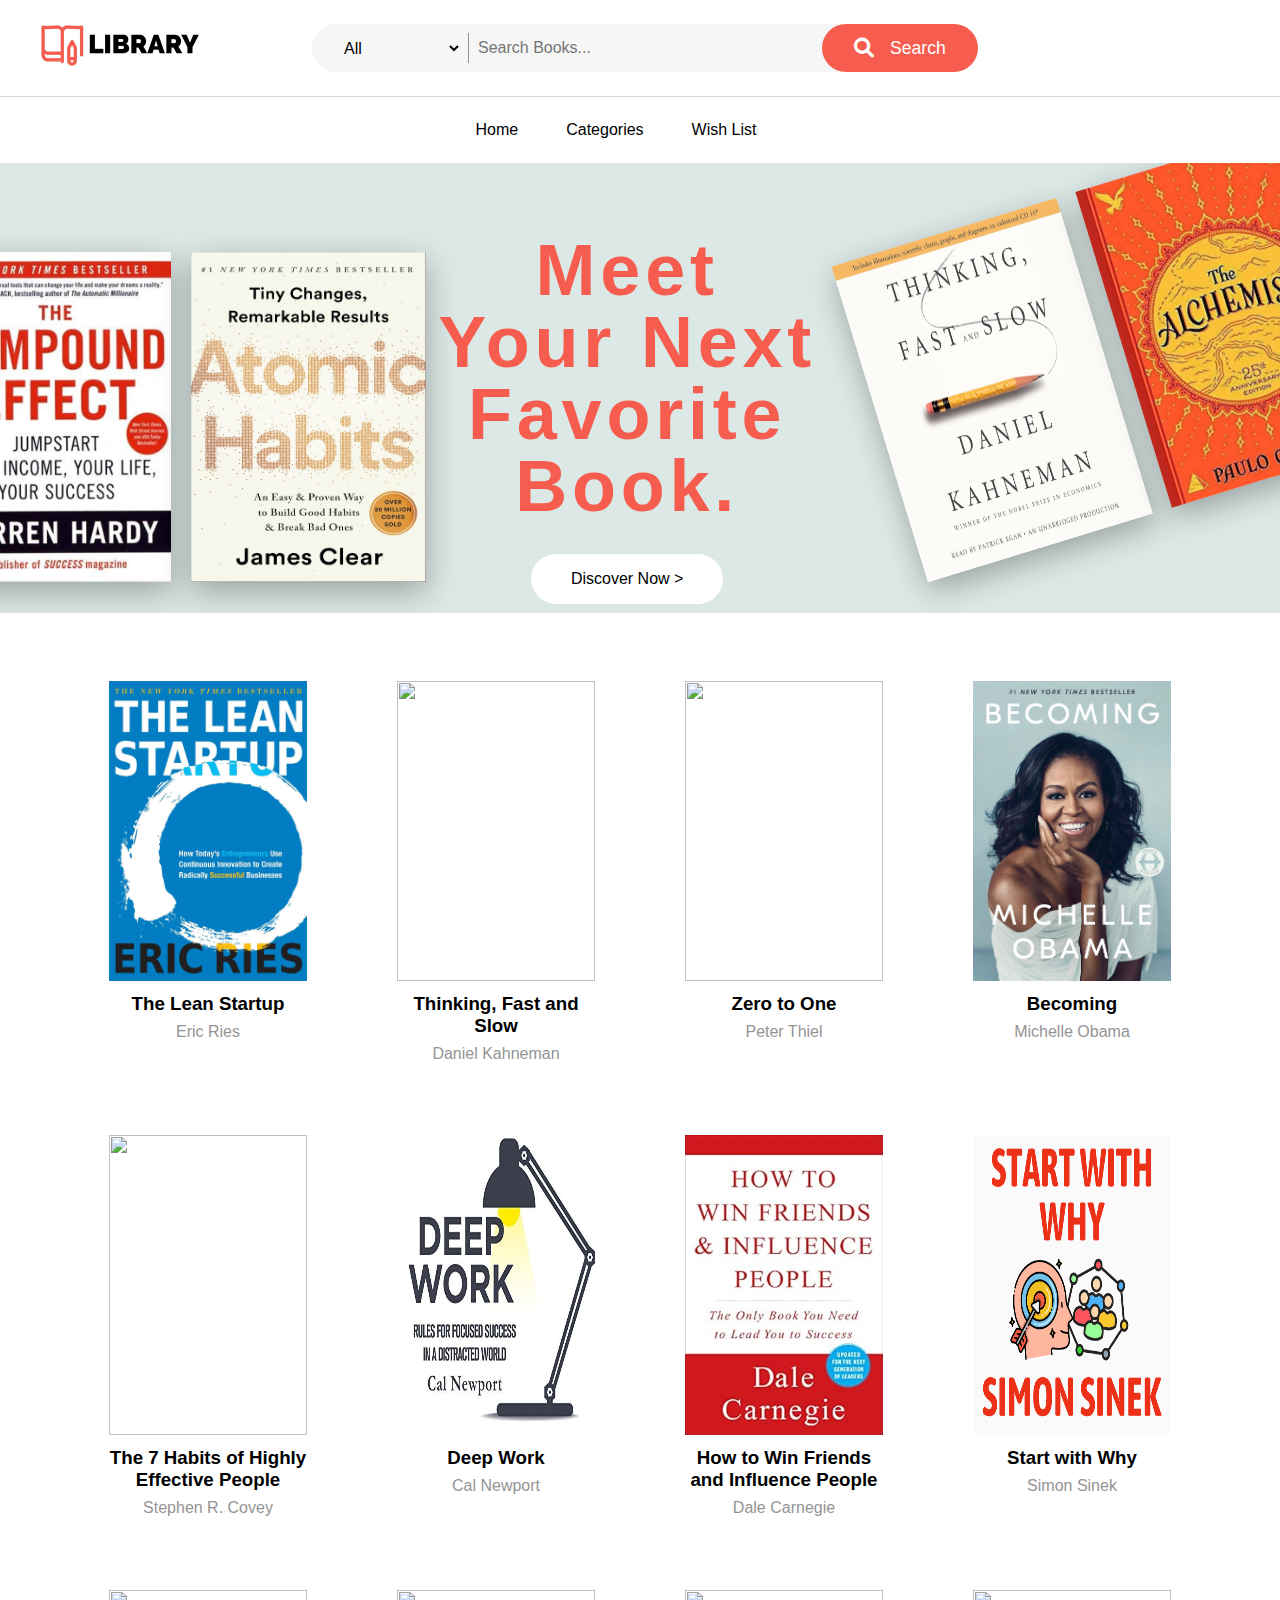
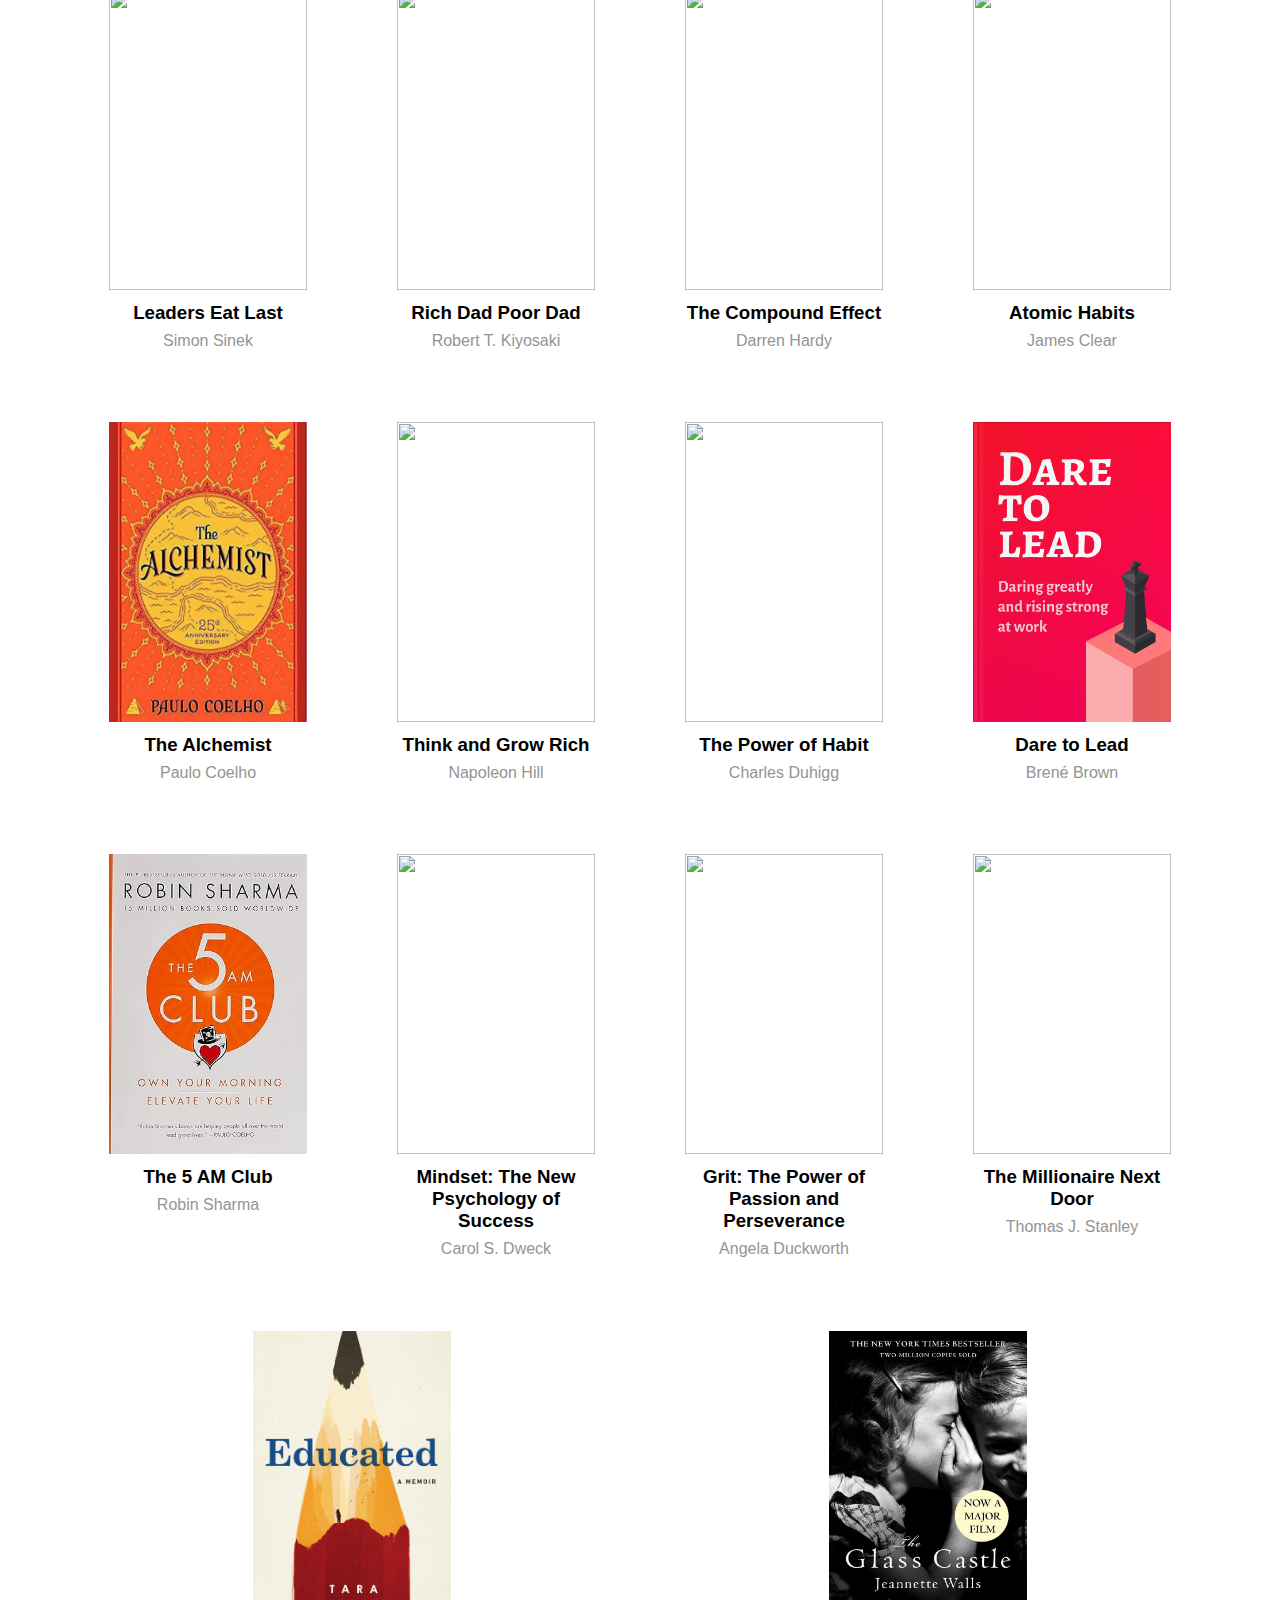
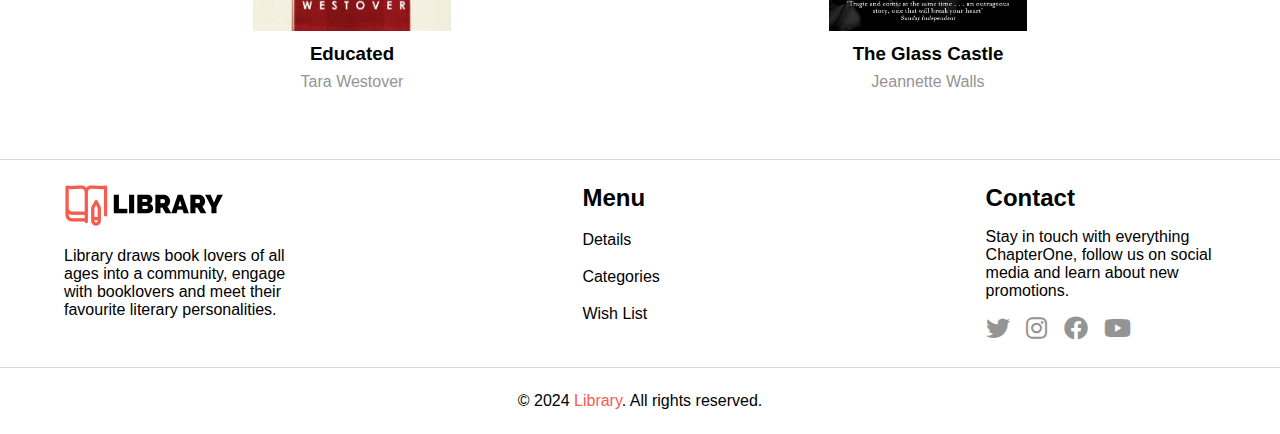
==== commit 55c1b7ed: "Final Version" ====
--- a/index.html
+++ b/index.html
@@ -12,7 +12,8 @@
     <!-- Header Section -->
     <header>
         <div class="navBar">
-            <img src="images/logo.png" alt="Library Logo" class="logo">
+            <a href="index.html"><img src="images/logo.png" alt="Library Logo" class="logo" ></a>
+            
             <div class="search">
                 <select id="searchBy">
                     <option value="all">All</option>
@@ -27,7 +28,7 @@
         <nav>
             <ul>
                 <li><a href="index.html">Home</a></li>
-                <li><a href="categories.html">Categories</a></li>
+                <li><a href="category.html">Categories</a></li>
                 <li><a href="wishlist.html">Wish List</a></li>
             </ul>
         </nav>
@@ -43,7 +44,7 @@
         </div>
         <div class="textBanner">
             <h2>Meet Your Next Favorite Book.</h2>
-            <button>Discover Now > </button>
+            <a href="#books">Discover Now > </a>
         </div>
         <div class="booksRight">
             <img src="images/Thinking, Fast and Slow.jpg" alt="Thinking Fast and Slow">
@@ -52,7 +53,7 @@
     </section>
 
     <!-- Books Section -->
-    <section class="books">
+    <section id="books">
         <!-- Repeat for each book in JS  -->
          
             <!-- <div class="cercle"><i class="fa-solid fa-heart"></i></div> -->
@@ -66,15 +67,15 @@
                 <p>Library draws book lovers of all ages into a community, engage with booklovers and meet their favourite literary personalities.</p>
             </div>
             <div class="footerMenu">
-                <h3>Menu</h3>
+                <h2>Menu</h2>
                 <ul>
-                    <li><a href="#">Details</a></li>
-                    <li><a href="#">Categories</a></li>
-                    <li><a href="#">Wish List</a></li>
+                    <li><a href="details.html">Details</a></li>
+                    <li><a href="category.html">Categories</a></li>
+                    <li><a href="wishlist.html">Wish List</a></li>
                 </ul> 
             </div>
             <div class="footerContact">
-                <h3>Contact</h3>
+                <h2>Contact</h2>
                 <p>Stay in touch with everything ChapterOne, follow us on social media and learn about new promotions.</p>
                 <div class="social-icons">
                     <a href="#"><i class="fa-brands fa-twitter"></i></a>
--- a/style.css
+++ b/style.css
@@ -65,14 +65,16 @@
     outline: none;
 }
 
-/* .search input::before{
-    content:'|';
-    position: absolute;
-    background-color: red;
-    width: 2px;
-    height: 50px;
-    left: 50px;
-} */
+.search::before{
+    content:'';
+    position: absolute;
+    background-color: var(--text-secondary);
+    width: 1px;
+    height: 30px;
+    left: 26%;
+    top: 50%;
+    transform: translateY(-50%);
+}
 .search button{
     height: 100%;
     display: flex;
@@ -131,13 +133,17 @@
     letter-spacing: 0.3rem;
     margin-bottom: 2rem;
 }
-.banner button{
+.banner a{
     display: block;
+    width: 50%;
     background-color: white;
+    color: #000000;
     border: none;
-    padding: 1rem 2.75rem;
+    padding: 1rem;
     margin: 0 auto;
     border-radius: 25px;
+    text-align: center;
+    text-decoration: none;
 }
 .banner img{
     width: 235px;
@@ -201,21 +207,24 @@
     
 }
 .footerBarOne{
+    padding: 1.5rem 0;
+    width: 90%;
+    margin: auto;
     display: flex;
     justify-content: space-between;
-    padding: 1.5rem 3rem;
 }
 .footerLogo, .footerMenu, .footerContact{
-    width: 40%;
+    width: 20%;
+}
+.footerMenu{
+    width: 10%;
 }
 .footerBarTwo{
-    margin: 0 3rem;
     padding: 1.5rem;
     text-align: center;
     border-top: 1px solid var(--border);
 }
 .footerLogo p, .footerContact p{
-    max-width: 55%;
     padding: 1rem 0;
 }
 .footerMenu ul li{
@@ -236,7 +245,7 @@
 }
 /* **************************************** */
 
-.books{
+#books{
     width: 90%;
     margin: 2rem auto;
     display: flex;
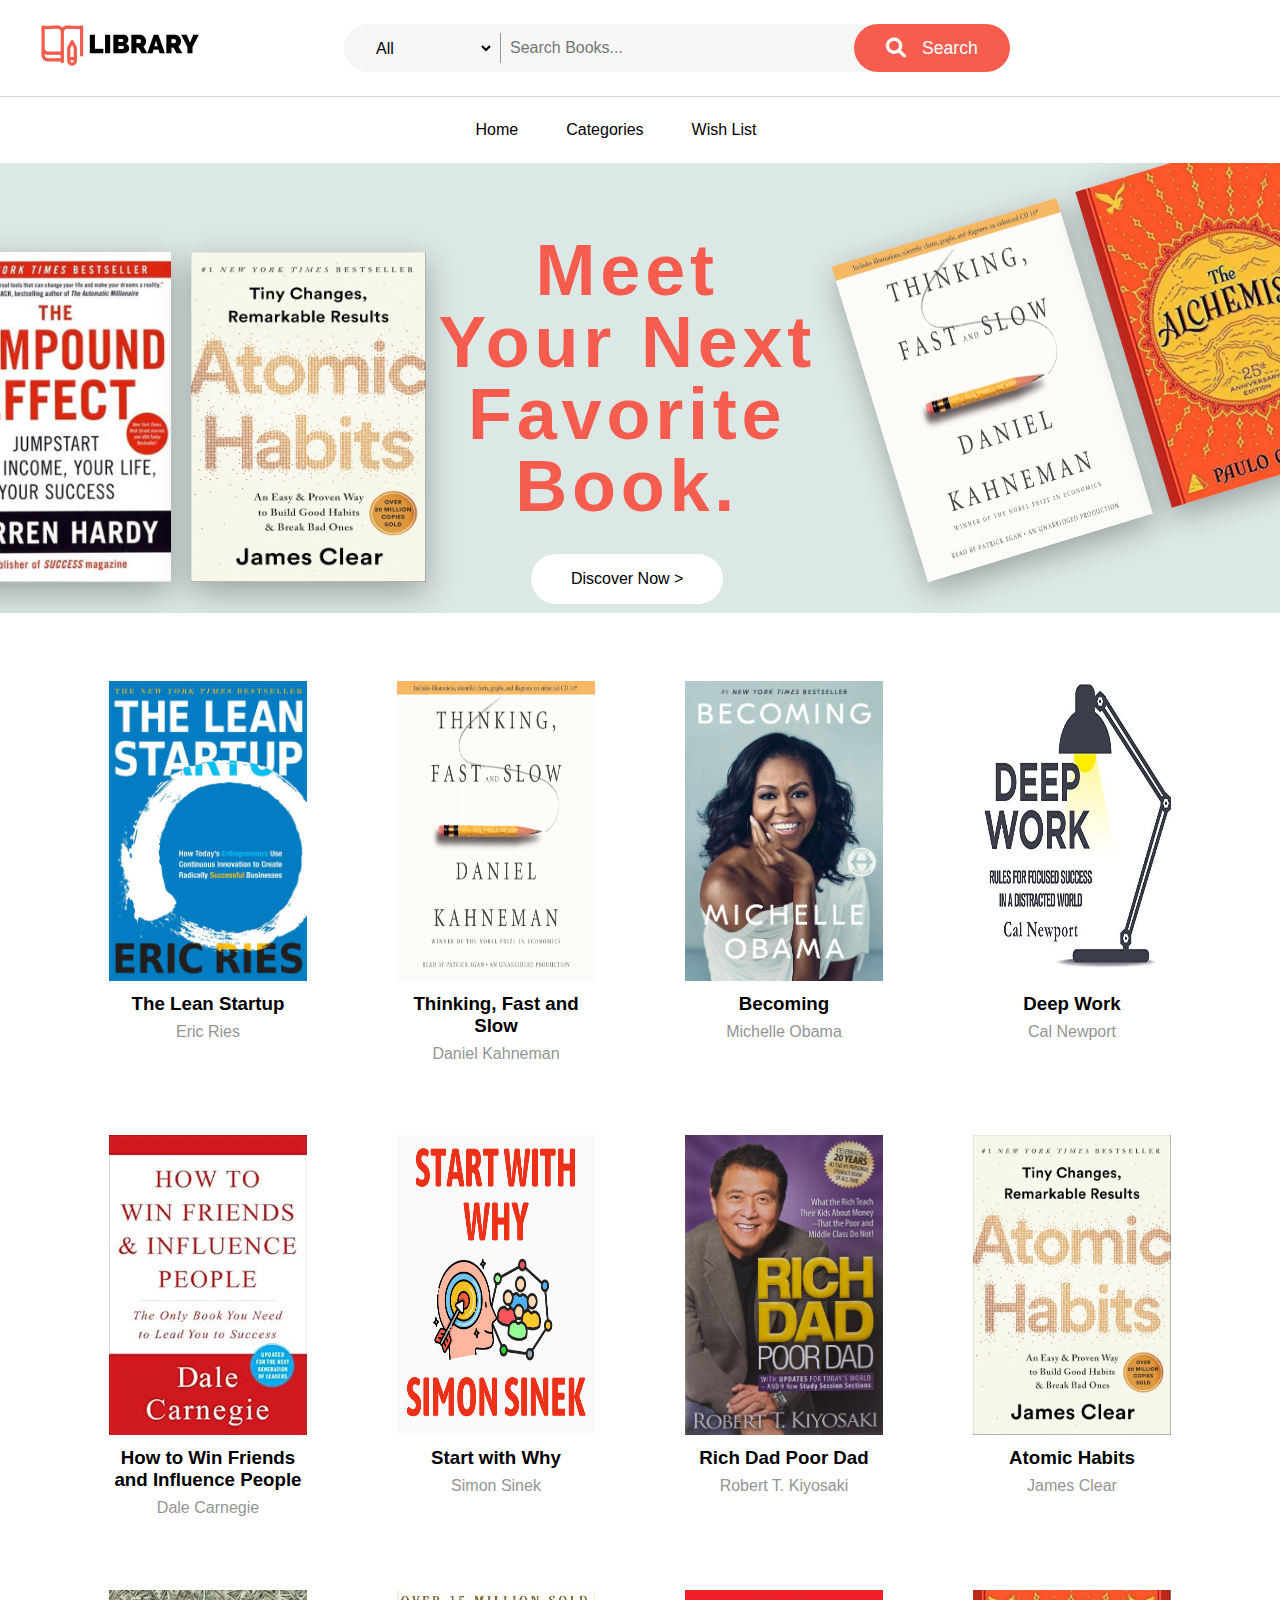
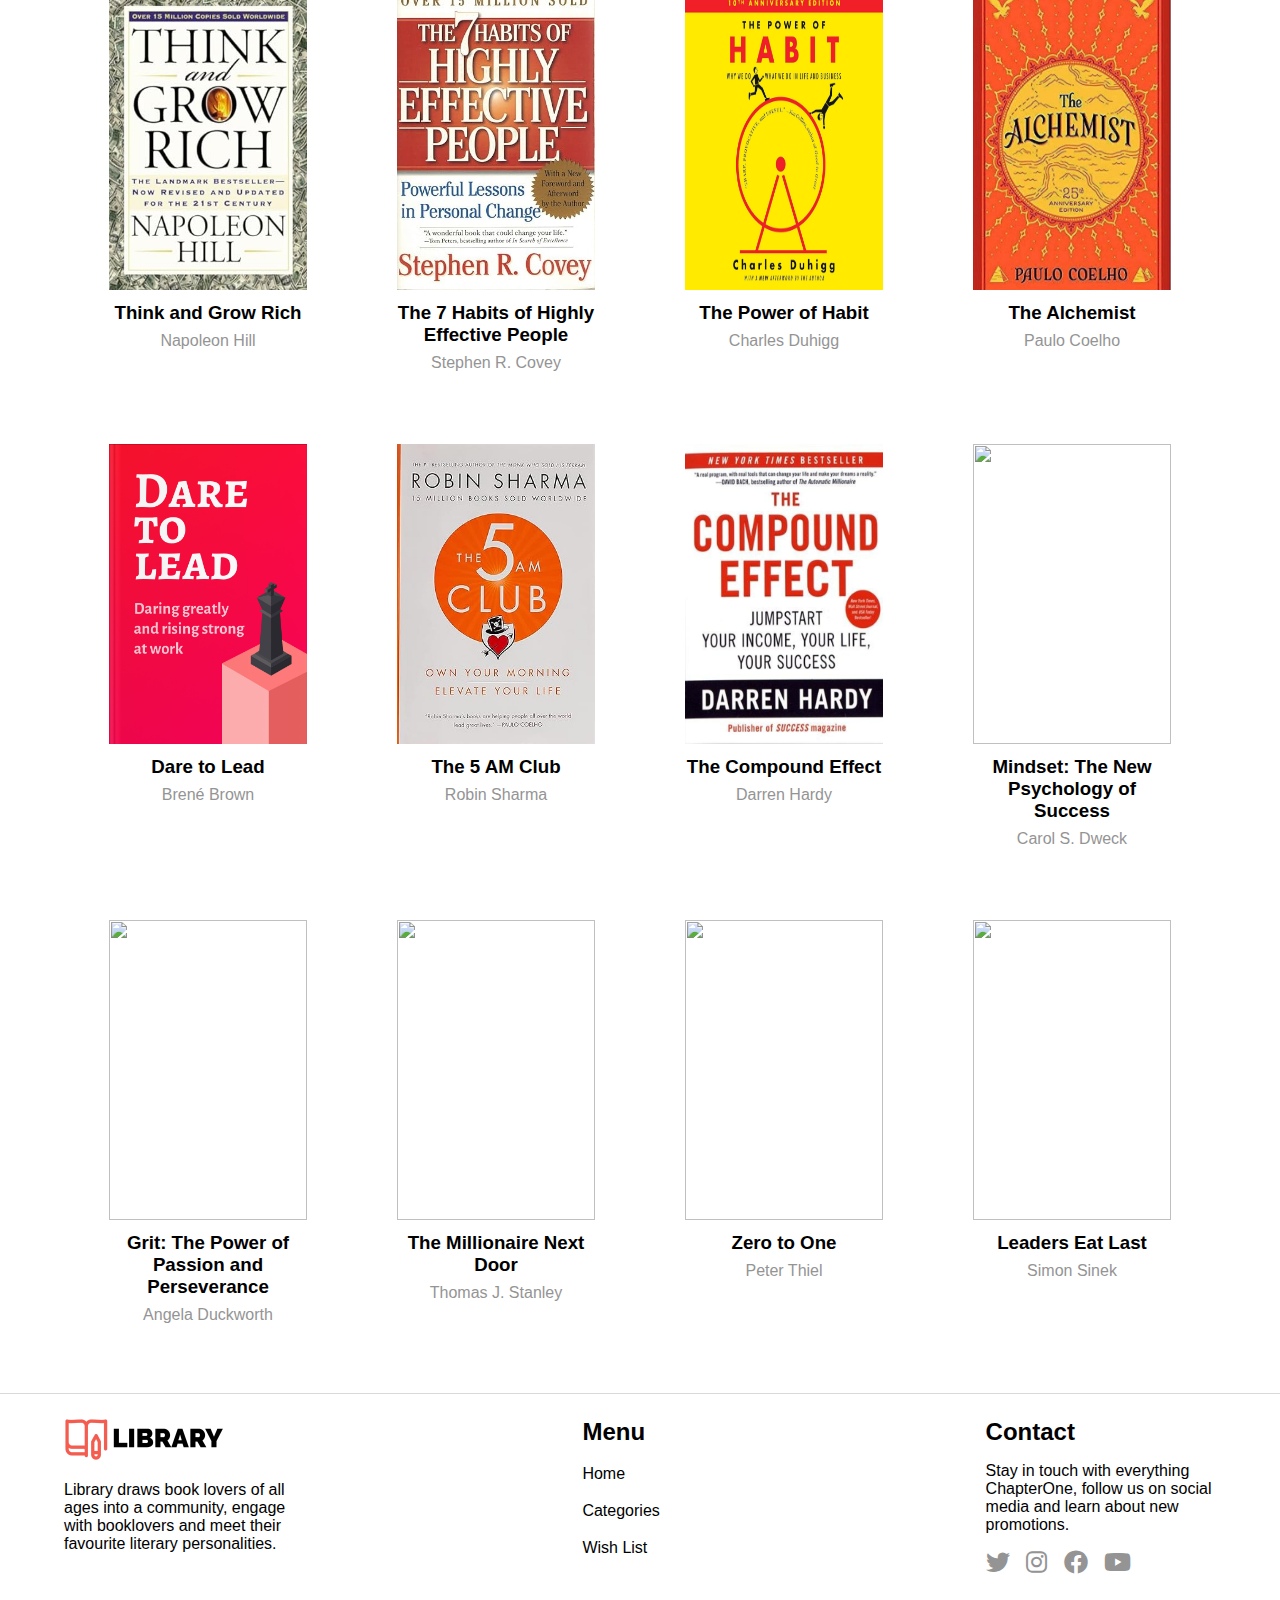
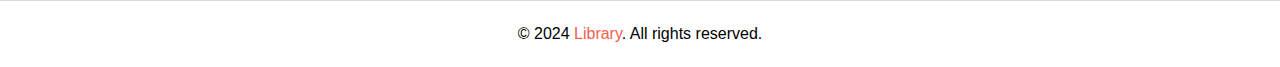
==== commit 0f2283d8: "." ====
--- a/index.html
+++ b/index.html
@@ -12,8 +12,9 @@
     <!-- Header Section -->
     <header>
         <div class="navBar">
-            <a href="index.html"><img src="images/logo.png" alt="Library Logo" class="logo" ></a>
-            
+            <a href="index.html">
+                <img src="images/logo.png" alt="Library Logo" class="logo">
+            </a>
             <div class="search">
                 <select id="searchBy">
                     <option value="all">All</option>
@@ -69,7 +70,7 @@
             <div class="footerMenu">
                 <h2>Menu</h2>
                 <ul>
-                    <li><a href="details.html">Details</a></li>
+                    <li><a href="index.html">Home</a></li>
                     <li><a href="category.html">Categories</a></li>
                     <li><a href="wishlist.html">Wish List</a></li>
                 </ul> 
--- a/style.css
+++ b/style.css
@@ -6,13 +6,8 @@
     --text-primary: #000000;
     --text-secondary: #949494;
     --border: #D9D9D9;
-    /* --success: #10b981;
-    --error: #ef4444;
-    --alert: #a64343;
+    --noResult: #E4A11B;
     
-    --hover: #4f46e5;
-    --gradient-start: #6366f1;
-    --gradient-end: #8b5cf6; */
 }
 @import url('https://fonts.googleapis.com/css2?family=Raleway:ital,wght@0,100..900;1,100..900&family=Red+Hat+Text:ital,wght@0,300..700;1,300..700&display=swap');
 
@@ -41,7 +36,7 @@
 }
 .search{
     display: flex;
-    margin-left: 7rem;
+    margin-left: 9rem;
     position: relative;
     width: 50%;
     height: 3rem;
@@ -308,10 +303,10 @@
 
 .noResult{
     width: 40%;
-    background-color: #FFF3CD;
-    color: #E4A11B;
+    background-color:#FFF3CD;
+    color: var(--noResult);
     padding: 1rem 2rem;
-    border: 1px solid #E4A11B;
+    border: 1px solid var(--noResult);
     border-radius: 20px;
 }
 .noResult i{
